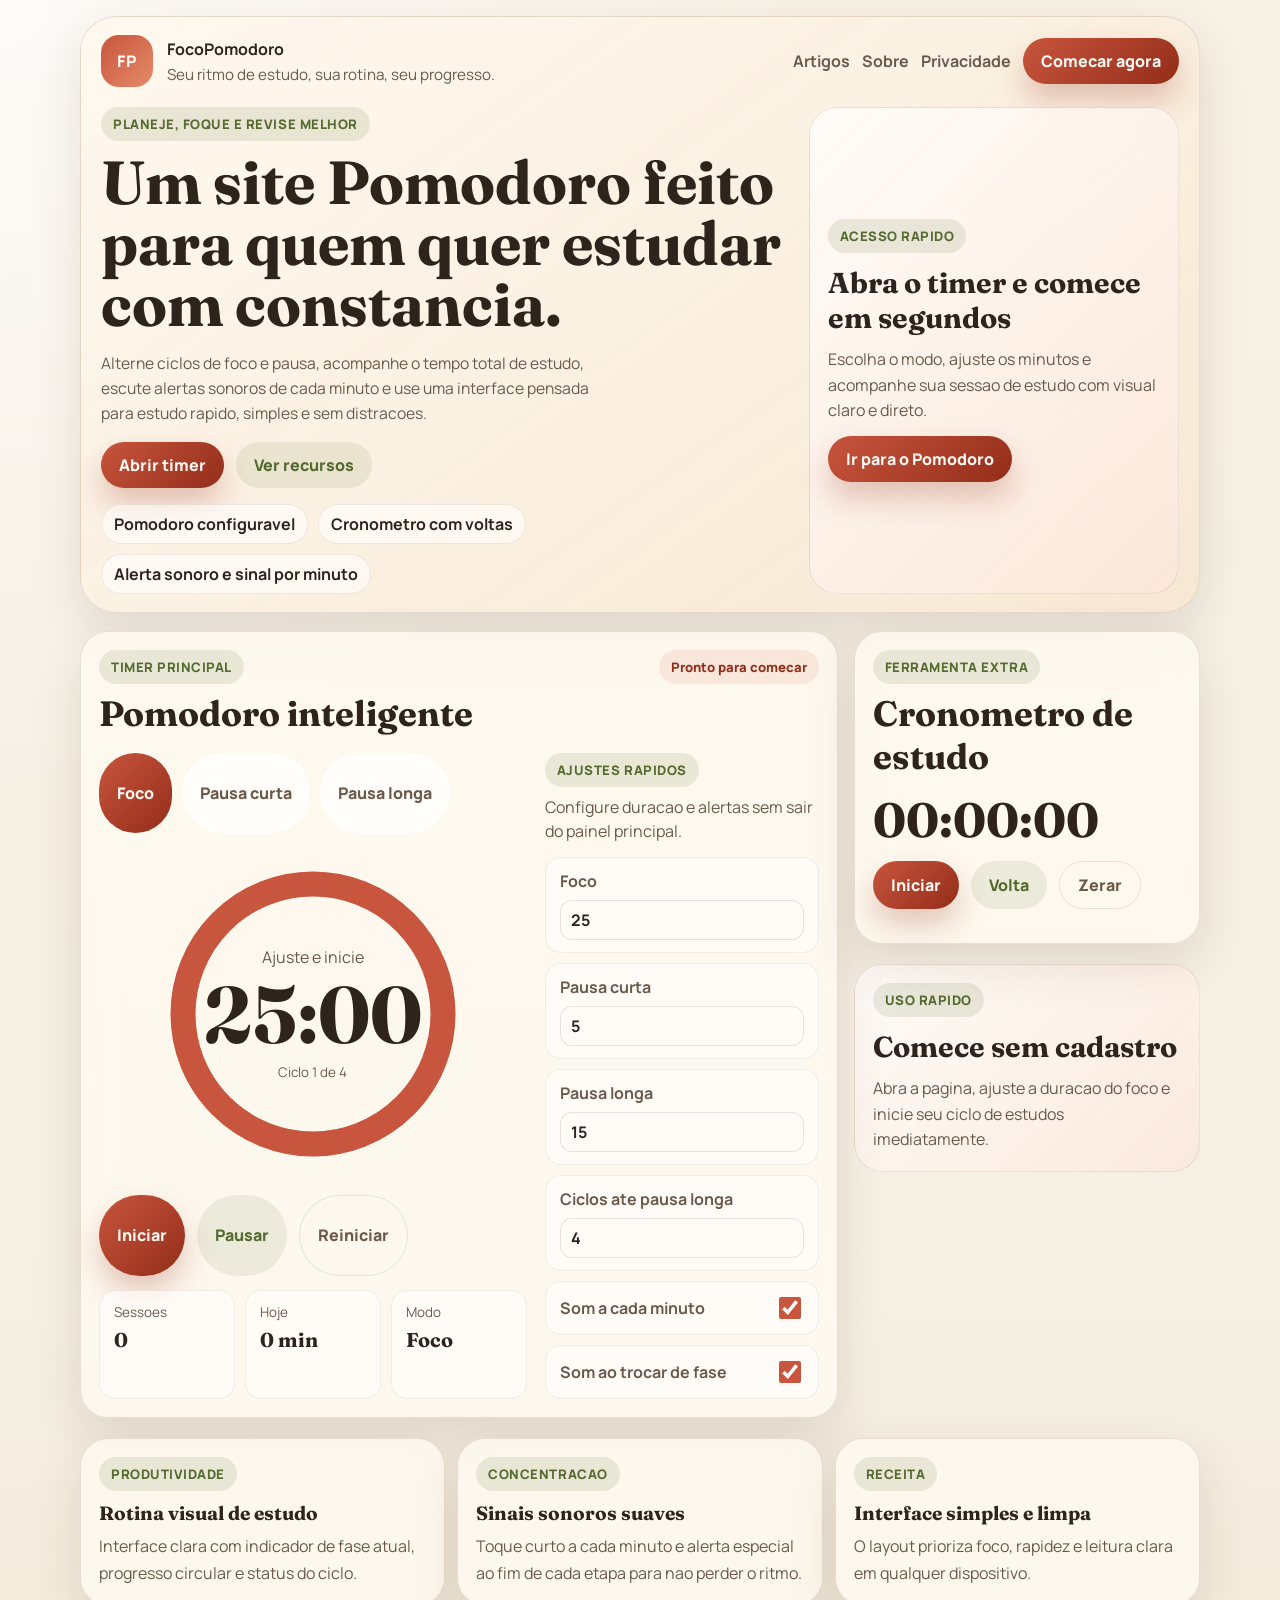
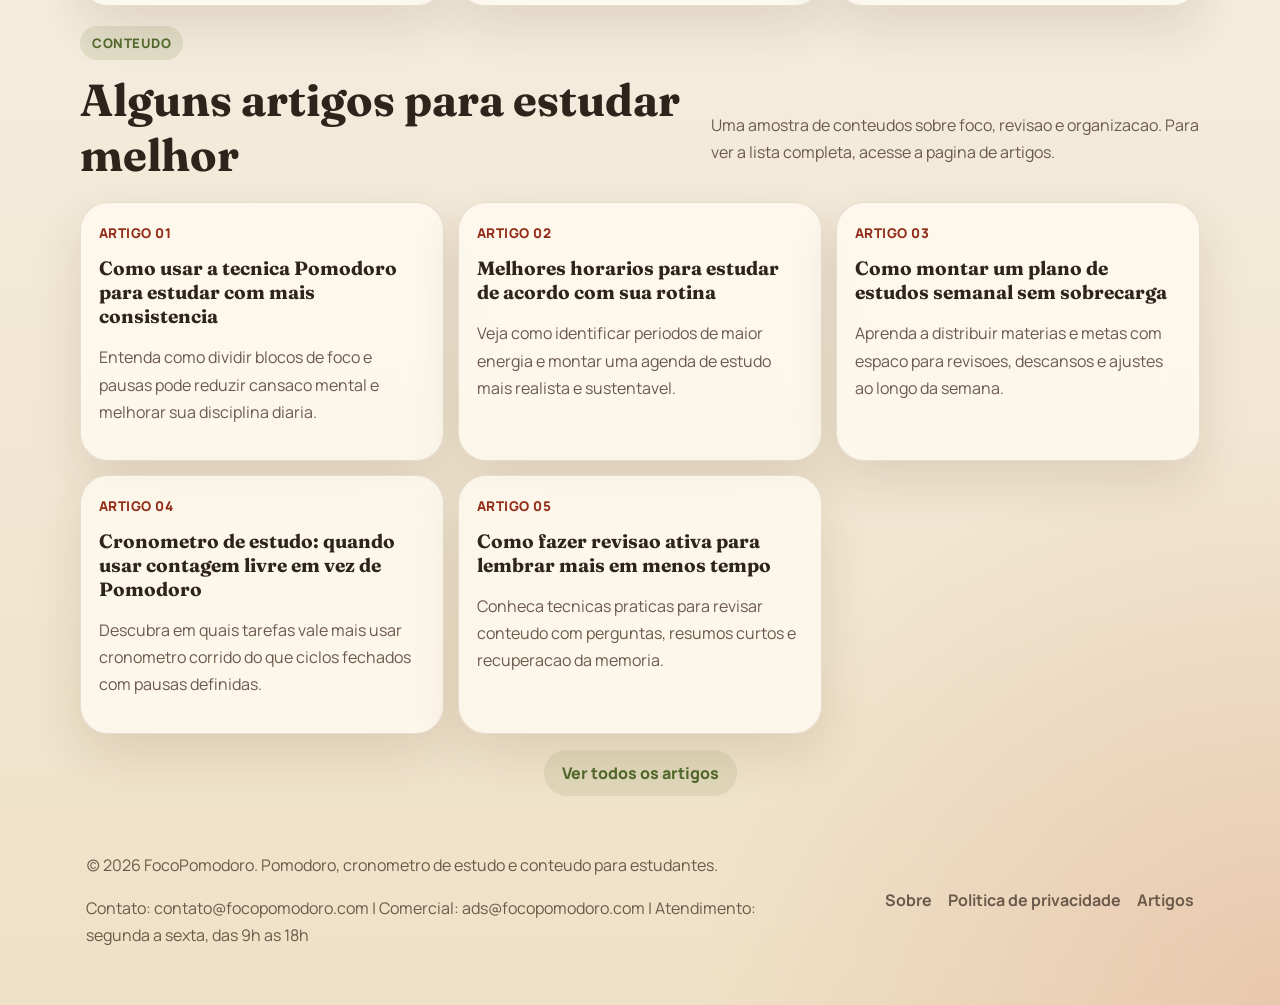
==== index.html @ d857d6bf "add site" ====
<!DOCTYPE html>
<html lang="pt-BR">
<head>
  <meta charset="UTF-8">
  <meta name="viewport" content="width=device-width, initial-scale=1.0">
  <title>FocoPomodoro | Estude com ritmo</title>
  <meta
    name="description"
    content="Timer Pomodoro, cronometro, metas de estudo e artigos em um site responsivo feito para manter o foco."
  >
  <link rel="preconnect" href="https://fonts.googleapis.com">
  <link rel="preconnect" href="https://fonts.gstatic.com" crossorigin>
  <link href="https://fonts.googleapis.com/css2?family=Fraunces:wght@500;700&family=Manrope:wght@400;500;700;800&display=swap" rel="stylesheet">
  <link rel="stylesheet" href="styles.css">
</head>
<body>
  <div class="page-shell">
    <header class="hero">
      <nav class="topbar">
        <div class="brand">
          <span class="brand-mark">FP</span>
          <div>
            <strong>FocoPomodoro</strong>
            <p>Seu ritmo de estudo, sua rotina, seu progresso.</p>
          </div>
        </div>
        <div class="nav-links">
          <a href="articles.html">Artigos</a>
          <a href="about.html">Sobre</a>
          <a href="privacy.html">Privacidade</a>
          <a class="nav-cta" href="#timer-app">Comecar agora</a>
        </div>
      </nav>

      <section class="hero-content">
        <div class="hero-copy">
          <span class="eyebrow">Planeje, foque e revise melhor</span>
          <h1>Um site Pomodoro feito para quem quer estudar com constancia.</h1>
          <p>
            Alterne ciclos de foco e pausa, acompanhe o tempo total de estudo,
            escute alertas sonoros de cada minuto e use uma interface pensada
            para estudo rapido, simples e sem distracoes.
          </p>
          <div class="hero-actions">
            <a class="primary-button" href="#timer-app">Abrir timer</a>
            <a class="secondary-button" href="#study-tools">Ver recursos</a>
          </div>
          <ul class="hero-points">
            <li>Pomodoro configuravel</li>
            <li>Cronometro com voltas</li>
            <li>Alerta sonoro e sinal por minuto</li>
          </ul>
        </div>

        <aside class="hero-highlight">
          <span class="section-tag">Acesso rapido</span>
          <strong>Abra o timer e comece em segundos</strong>
          <p>Escolha o modo, ajuste os minutos e acompanhe sua sessao de estudo com visual claro e direto.</p>
          <a class="primary-button" href="#timer-app">Ir para o Pomodoro</a>
        </aside>
      </section>
    </header>

    <main>
      <section class="app-grid" id="timer-app">
        <article class="timer-card">
          <div class="card-header">
            <div>
              <span class="section-tag">Timer principal</span>
              <h2>Pomodoro inteligente</h2>
            </div>
            <span class="status-pill" id="timer-status">Pronto para comecar</span>
          </div>

          <div class="timer-layout">
            <div class="timer-primary-panel">
              <div class="mode-tabs" role="tablist" aria-label="Modos do timer">
                <button class="mode-tab is-active" data-mode="focus">Foco</button>
                <button class="mode-tab" data-mode="shortBreak">Pausa curta</button>
                <button class="mode-tab" data-mode="longBreak">Pausa longa</button>
              </div>

              <div class="timer-face">
                <div class="timer-ring">
                  <svg viewBox="0 0 120 120" class="progress-svg" aria-hidden="true">
                    <circle cx="60" cy="60" r="52" class="progress-track"></circle>
                    <circle cx="60" cy="60" r="52" class="progress-value" id="progress-ring"></circle>
                  </svg>
                  <div class="timer-readout">
                    <span id="timer-label">Tempo restante</span>
                    <strong id="timer-display">25:00</strong>
                    <small id="cycle-display">Ciclo 1 de 4</small>
                  </div>
                </div>
              </div>

              <div class="controls">
                <button class="primary-button" id="start-pomodoro">Iniciar</button>
                <button class="secondary-button" id="pause-pomodoro">Pausar</button>
                <button class="ghost-button" id="reset-pomodoro">Reiniciar</button>
              </div>

              <div class="mini-stats" aria-label="Resumo rapido do estudo">
                <article>
                  <span>Sessoes</span>
                  <strong id="completed-sessions">0</strong>
                </article>
                <article>
                  <span>Hoje</span>
                  <strong id="focus-minutes">0 min</strong>
                </article>
                <article>
                  <span>Modo</span>
                  <strong id="current-mode-label">Foco</strong>
                </article>
              </div>
            </div>

            <div class="timer-settings-panel">
              <div class="settings-heading">
                <span class="section-tag">Ajustes rapidos</span>
                <p>Configure duracao e alertas sem sair do painel principal.</p>
              </div>
              <form class="settings-grid compact-settings" id="settings-form">
                <label>
                  Foco
                  <input type="number" id="focus-duration" min="1" max="90" value="25">
                </label>
                <label>
                  Pausa curta
                  <input type="number" id="short-break-duration" min="1" max="30" value="5">
                </label>
                <label>
                  Pausa longa
                  <input type="number" id="long-break-duration" min="1" max="60" value="15">
                </label>
                <label>
                  Ciclos ate pausa longa
                  <input type="number" id="cycles-before-long-break" min="2" max="8" value="4">
                </label>
                <label class="toggle-field">
                  Som a cada minuto
                  <input type="checkbox" id="minute-chime" checked>
                </label>
                <label class="toggle-field">
                  Som ao trocar de fase
                  <input type="checkbox" id="phase-alert" checked>
                </label>
              </form>
            </div>
          </div>
        </article>

        <aside class="sidebar-stack">
          <article class="stopwatch-card">
            <div class="card-header">
              <div>
                <span class="section-tag">Ferramenta extra</span>
                <h2>Cronometro de estudo</h2>
              </div>
            </div>
            <strong class="stopwatch-display" id="stopwatch-display">00:00:00</strong>
            <div class="controls compact">
              <button class="primary-button" id="start-stopwatch">Iniciar</button>
              <button class="secondary-button" id="lap-stopwatch">Volta</button>
              <button class="ghost-button" id="reset-stopwatch">Zerar</button>
            </div>
            <ul class="lap-list" id="lap-list" aria-label="Voltas registradas"></ul>
          </article>

          <article class="support-card">
            <span class="section-tag">Uso rapido</span>
            <strong>Comece sem cadastro</strong>
            <p>Abra a pagina, ajuste a duracao do foco e inicie seu ciclo de estudos imediatamente.</p>
          </article>
        </aside>
      </section>

      <section class="study-tools compact-tools" id="study-tools">
        <article>
          <span class="section-tag">Produtividade</span>
          <h3>Rotina visual de estudo</h3>
          <p>Interface clara com indicador de fase atual, progresso circular e status do ciclo.</p>
        </article>
        <article>
          <span class="section-tag">Concentracao</span>
          <h3>Sinais sonoros suaves</h3>
          <p>Toque curto a cada minuto e alerta especial ao fim de cada etapa para nao perder o ritmo.</p>
        </article>
        <article>
          <span class="section-tag">Receita</span>
          <h3>Interface simples e limpa</h3>
          <p>O layout prioriza foco, rapidez e leitura clara em qualquer dispositivo.</p>
        </article>
      </section>

      <section class="articles-section" id="articles">
        <div class="section-heading">
          <div>
            <span class="section-tag">Conteudo</span>
            <h2>Alguns artigos para estudar melhor</h2>
          </div>
          <p>
            Uma amostra de conteudos sobre foco, revisao e organizacao.
            Para ver a lista completa, acesse a pagina de artigos.
          </p>
        </div>

        <div class="articles-grid">
          <article class="article-card">
            <span class="article-kicker">Artigo 01</span>
            <h3>Como usar a tecnica Pomodoro para estudar com mais consistencia</h3>
            <p>Entenda como dividir blocos de foco e pausas pode reduzir cansaco mental e melhorar sua disciplina diaria.</p>
          </article>
          <article class="article-card">
            <span class="article-kicker">Artigo 02</span>
            <h3>Melhores horarios para estudar de acordo com sua rotina</h3>
            <p>Veja como identificar periodos de maior energia e montar uma agenda de estudo mais realista e sustentavel.</p>
          </article>
          <article class="article-card">
            <span class="article-kicker">Artigo 03</span>
            <h3>Como montar um plano de estudos semanal sem sobrecarga</h3>
            <p>Aprenda a distribuir materias e metas com espaco para revisoes, descansos e ajustes ao longo da semana.</p>
          </article>
          <article class="article-card">
            <span class="article-kicker">Artigo 04</span>
            <h3>Cronometro de estudo: quando usar contagem livre em vez de Pomodoro</h3>
            <p>Descubra em quais tarefas vale mais usar cronometro corrido do que ciclos fechados com pausas definidas.</p>
          </article>
          <article class="article-card">
            <span class="article-kicker">Artigo 05</span>
            <h3>Como fazer revisao ativa para lembrar mais em menos tempo</h3>
            <p>Conheca tecnicas praticas para revisar conteudo com perguntas, resumos curtos e recuperacao da memoria.</p>
          </article>
        </div>
        <div class="articles-cta">
          <a class="secondary-button" href="articles.html">Ver todos os artigos</a>
        </div>
      </section>
    </main>

    <footer class="site-footer">
      <div>
        <p>(c) 2026 FocoPomodoro. Pomodoro, cronometro de estudo e conteudo para estudantes.</p>
        <p>Contato: contato@focopomodoro.com | Comercial: ads@focopomodoro.com | Atendimento: segunda a sexta, das 9h as 18h</p>
      </div>
      <div class="footer-links">
        <a href="about.html">Sobre</a>
        <a href="privacy.html">Politica de privacidade</a>
        <a href="articles.html">Artigos</a>
      </div>
    </footer>
  </div>

  <script src="ui-sounds.js"></script>
  <script src="script.js"></script>
</body>
</html>
---- styles.css ----
:root {
  --bg: #f5efe4;
  --bg-strong: #eadcc2;
  --surface: rgba(255, 250, 241, 0.82);
  --surface-strong: #fff8ef;
  --text: #2e241c;
  --muted: #6b5a4b;
  --accent: #c8553d;
  --accent-dark: #932d19;
  --accent-soft: #f6c9b4;
  --olive: #546a2f;
  --line: rgba(67, 40, 17, 0.12);
  --shadow: 0 20px 50px rgba(73, 39, 16, 0.12);
  --radius-xl: 28px;
  --radius-lg: 22px;
  --radius-md: 16px;
}

* {
  box-sizing: border-box;
}

html {
  scroll-behavior: smooth;
}

body {
  margin: 0;
  min-height: 100vh;
  font-family: "Manrope", sans-serif;
  color: var(--text);
  background:
    radial-gradient(circle at top left, rgba(255, 255, 255, 0.7), transparent 28%),
    radial-gradient(circle at bottom right, rgba(200, 85, 61, 0.18), transparent 20%),
    linear-gradient(180deg, #f8f1e6 0%, #f5efe4 50%, #efe1c6 100%);
}

a {
  color: inherit;
  text-decoration: none;
}

button,
input {
  font: inherit;
}

button {
  border: 0;
  cursor: pointer;
}

.page-shell {
  width: min(1120px, calc(100% - 24px));
  margin: 0 auto;
  padding: 16px 0 40px;
}

.hero {
  padding: 18px 20px;
  border: 1px solid var(--line);
  border-radius: 36px;
  background:
    linear-gradient(145deg, rgba(255, 248, 239, 0.92), rgba(245, 228, 205, 0.82)),
    var(--surface);
  box-shadow: var(--shadow);
  backdrop-filter: blur(20px);
}

.static-page-hero {
  margin-bottom: 28px;
}

.topbar,
.hero-content,
.app-grid,
.study-tools,
.stats-band {
  display: grid;
  gap: 16px;
}

.topbar {
  grid-template-columns: 1fr auto;
  align-items: center;
}

.nav-links {
  display: flex;
  align-items: center;
  gap: 12px;
  flex-wrap: wrap;
  justify-content: flex-end;
}

.nav-links > a:not(.nav-cta) {
  font-weight: 700;
  color: var(--muted);
}

.brand {
  display: flex;
  align-items: center;
  gap: 14px;
}

.brand p {
  margin: 4px 0 0;
  color: var(--muted);
  font-size: 0.95rem;
}

.brand-mark {
  display: grid;
  place-items: center;
  width: 52px;
  height: 52px;
  border-radius: 18px;
  background: linear-gradient(135deg, var(--accent), #e48b68);
  color: #fff9f5;
  font-weight: 800;
  letter-spacing: 0.08em;
}

.nav-cta,
.primary-button,
.secondary-button,
.ghost-button,
.mode-tab {
  transition: transform 180ms ease, box-shadow 180ms ease, background-color 180ms ease;
}

.nav-cta,
.primary-button {
  background: linear-gradient(135deg, var(--accent), var(--accent-dark));
  color: #fff8f4;
  box-shadow: 0 16px 30px rgba(147, 45, 25, 0.25);
}

.nav-cta,
.primary-button,
.secondary-button,
.ghost-button,
.mode-tab {
  padding: 12px 18px;
  border-radius: 999px;
  font-weight: 800;
}

.secondary-button {
  background: rgba(84, 106, 47, 0.1);
  color: var(--olive);
}

.ghost-button {
  background: transparent;
  color: var(--muted);
  border: 1px solid var(--line);
}

.nav-cta:hover,
.primary-button:hover,
.secondary-button:hover,
.ghost-button:hover,
.mode-tab:hover {
  transform: translateY(-2px);
}

.hero-content {
  grid-template-columns: minmax(0, 1.4fr) minmax(240px, 0.75fr);
  margin-top: 20px;
  align-items: stretch;
}

.eyebrow,
.section-tag,
.ad-slot span,
.status-pill {
  display: inline-flex;
  align-items: center;
  gap: 8px;
  width: fit-content;
  padding: 8px 12px;
  border-radius: 999px;
  font-size: 0.82rem;
  font-weight: 800;
  letter-spacing: 0.04em;
  text-transform: uppercase;
}

.eyebrow,
.section-tag {
  background: rgba(84, 106, 47, 0.12);
  color: var(--olive);
}

.hero-copy h1,
.timer-card h2,
.stopwatch-card h2,
.study-tools h3,
.section-heading h2,
.article-card h3,
.info-card h2,
.privacy-card h2 {
  font-family: "Fraunces", serif;
}

.hero-copy h1 {
  margin: 12px 0 12px;
  font-size: clamp(2rem, 5vw, 3.8rem);
  line-height: 1;
}

.hero-copy p {
  max-width: 52ch;
  color: var(--muted);
  font-size: 0.98rem;
  line-height: 1.6;
}

.hero-actions,
.controls,
.compact {
  display: flex;
  flex-wrap: wrap;
  gap: 12px;
}

.hero-points {
  display: flex;
  flex-wrap: wrap;
  gap: 10px;
  margin: 16px 0 0;
  padding: 0;
  list-style: none;
}

.hero-points li {
  padding: 8px 12px;
  border-radius: 999px;
  background: rgba(255, 255, 255, 0.55);
  border: 1px solid rgba(67, 40, 17, 0.08);
  font-weight: 700;
}

.hero-highlight,
.support-card {
  display: grid;
  align-content: center;
  gap: 12px;
  min-height: 148px;
  padding: 18px;
  border: 1px solid rgba(67, 40, 17, 0.1);
  border-radius: var(--radius-xl);
  background:
    linear-gradient(135deg, rgba(255, 255, 255, 0.55), rgba(246, 201, 180, 0.28)),
    rgba(255, 249, 241, 0.72);
}

.hero-highlight strong,
.support-card strong {
  font-size: 1.8rem;
  font-family: "Fraunces", serif;
}

.hero-highlight p,
.support-card p {
  margin: 0;
  color: var(--muted);
  line-height: 1.6;
}

.hero-highlight .primary-button {
  width: fit-content;
}

.stats-band {
  display: none;
}

.stats-band article,
.timer-card,
.stopwatch-card,
.study-tools article {
  padding: 18px;
  border-radius: var(--radius-xl);
  background: var(--surface);
  border: 1px solid var(--line);
  box-shadow: var(--shadow);
  backdrop-filter: blur(18px);
}

.stats-band article strong {
  display: block;
  font-size: clamp(1.5rem, 4vw, 2.3rem);
  font-family: "Fraunces", serif;
}

.stats-band article span {
  color: var(--muted);
}

.app-grid {
  grid-template-columns: minmax(0, 1.75fr) minmax(250px, 0.8fr);
  align-items: start;
  margin-top: 18px;
}

.card-header {
  display: flex;
  justify-content: space-between;
  gap: 12px;
  align-items: flex-start;
}

.card-header h2 {
  margin: 8px 0 0;
  font-size: clamp(1.6rem, 3vw, 2.2rem);
}

.status-pill {
  background: rgba(200, 85, 61, 0.1);
  color: var(--accent-dark);
  text-transform: none;
  letter-spacing: 0;
}

.timer-layout {
  display: grid;
  grid-template-columns: minmax(0, 1.25fr) minmax(250px, 0.8fr);
  gap: 18px;
  margin-top: 18px;
}

.timer-primary-panel,
.timer-settings-panel {
  display: grid;
  gap: 14px;
}

.mode-tabs {
  display: flex;
  gap: 10px;
  margin: 0;
  flex-wrap: wrap;
}

.mode-tab {
  background: rgba(255, 255, 255, 0.7);
  color: var(--muted);
}

.mode-tab.is-active {
  background: linear-gradient(135deg, var(--accent), var(--accent-dark));
  color: #fff8f4;
}

.timer-face {
  display: grid;
  place-items: center;
  padding: 0;
}

.timer-ring {
  position: relative;
  display: grid;
  place-items: center;
  width: min(100%, 300px);
  aspect-ratio: 1;
}

.progress-svg {
  width: 100%;
  height: 100%;
  transform: rotate(-90deg);
}

.progress-track,
.progress-value {
  fill: none;
  stroke-width: 10;
}

.progress-track {
  stroke: rgba(67, 40, 17, 0.08);
}

.progress-value {
  stroke: var(--accent);
  stroke-linecap: round;
  stroke-dasharray: 326.73;
  stroke-dashoffset: 0;
  transition: stroke-dashoffset 250ms linear, stroke 250ms ease;
}

.timer-readout {
  position: absolute;
  text-align: center;
}

.timer-readout span,
.timer-readout small,
.study-tools p,
.lap-list,
.settings-grid label {
  color: var(--muted);
}

.timer-readout strong {
  display: block;
  margin: 6px 0;
  font-size: clamp(3rem, 9vw, 5rem);
  line-height: 1;
  font-family: "Fraunces", serif;
}

.settings-grid {
  display: grid;
  grid-template-columns: repeat(2, minmax(0, 1fr));
  gap: 10px;
  margin-top: 0;
}

.settings-grid label {
  display: grid;
  gap: 8px;
  padding: 12px 14px;
  border-radius: var(--radius-md);
  background: rgba(255, 255, 255, 0.55);
  border: 1px solid rgba(67, 40, 17, 0.08);
  font-weight: 700;
}

.settings-grid input[type="number"] {
  width: 100%;
  padding: 8px 10px;
  border: 1px solid rgba(67, 40, 17, 0.12);
  border-radius: 12px;
  background: rgba(255, 252, 247, 0.9);
  color: var(--text);
}

.compact-settings {
  grid-template-columns: 1fr;
}

.settings-heading p {
  margin: 8px 0 0;
  color: var(--muted);
  line-height: 1.5;
}

.mini-stats {
  display: grid;
  grid-template-columns: repeat(3, minmax(0, 1fr));
  gap: 10px;
}

.mini-stats article {
  padding: 12px 14px;
  border-radius: 16px;
  background: rgba(255, 255, 255, 0.58);
  border: 1px solid rgba(67, 40, 17, 0.08);
}

.mini-stats span {
  display: block;
  color: var(--muted);
  font-size: 0.84rem;
}

.mini-stats strong {
  display: block;
  margin-top: 6px;
  font-family: "Fraunces", serif;
  font-size: 1.25rem;
}

.toggle-field {
  grid-template-columns: 1fr auto;
  align-items: center;
}

.toggle-field input[type="checkbox"] {
  width: 22px;
  height: 22px;
  accent-color: var(--accent);
}

.sidebar-stack {
  display: grid;
  gap: 20px;
}

.stopwatch-display {
  display: block;
  margin: 12px 0;
  font-size: clamp(1.8rem, 6vw, 3rem);
  font-family: "Fraunces", serif;
}

.lap-list {
  margin: 16px 0 0;
  padding-left: 20px;
  max-height: 220px;
  overflow: auto;
}

.lap-list li + li {
  margin-top: 10px;
}

.study-tools {
  grid-template-columns: repeat(3, minmax(0, 1fr));
  margin: 20px 0;
}

.compact-tools {
  gap: 12px;
}

.study-tools h3 {
  margin: 10px 0 8px;
  font-size: 1.2rem;
}

.study-tools p {
  margin: 0;
  line-height: 1.7;
}

.bottom-banner {
  min-height: 140px;
}

.section-heading,
.info-grid {
  display: grid;
  gap: 20px;
}

.section-heading {
  grid-template-columns: minmax(0, 1fr) minmax(280px, 0.8fr);
  align-items: end;
  margin-bottom: 20px;
}

.page-intro {
  margin-top: 36px;
  margin-bottom: 0;
}

.section-heading h2,
.info-card h2,
.privacy-card h2 {
  margin: 12px 0 0;
  font-size: clamp(1.9rem, 4vw, 2.8rem);
}

.section-heading p,
.info-card p,
.privacy-card p,
.article-card p,
.contact-list,
.site-footer p {
  color: var(--muted);
  line-height: 1.7;
}

.articles-section {
  margin: 20px 0;
}

.articles-cta {
  display: flex;
  justify-content: center;
  margin-top: 16px;
}

.articles-grid {
  display: grid;
  grid-template-columns: repeat(3, minmax(0, 1fr));
  gap: 14px;
}

.article-card,
.info-card,
.privacy-card {
  padding: 18px;
  border-radius: var(--radius-xl);
  background: var(--surface);
  border: 1px solid var(--line);
  box-shadow: var(--shadow);
  backdrop-filter: blur(18px);
}

.article-kicker {
  display: inline-block;
  margin-bottom: 14px;
  color: var(--accent-dark);
  font-size: 0.84rem;
  font-weight: 800;
  text-transform: uppercase;
  letter-spacing: 0.04em;
}

.article-card h3 {
  margin: 0 0 12px;
  font-size: 1.2rem;
}

.info-grid {
  grid-template-columns: repeat(2, minmax(0, 1fr));
  margin: 28px 0;
}

.content-stack {
  display: grid;
  gap: 28px;
}

.contact-list {
  margin: 16px 0 0;
  padding-left: 20px;
}

.privacy-card {
  margin-top: 28px;
}

.site-footer {
  display: flex;
  justify-content: space-between;
  gap: 16px;
  align-items: center;
  padding: 20px 6px 0;
}

.site-footer > div:first-child {
  max-width: 700px;
}

.footer-links {
  display: flex;
  gap: 16px;
  flex-wrap: wrap;
}

.footer-links a {
  color: var(--muted);
  font-weight: 700;
}

@media (max-width: 960px) {
  .hero-content,
  .app-grid,
  .timer-layout,
  .study-tools,
  .stats-band,
  .articles-grid,
  .info-grid,
  .section-heading {
    grid-template-columns: 1fr;
  }

  .hero-copy h1 {
    max-width: 14ch;
  }
}

@media (max-width: 640px) {
  .page-shell {
    width: min(100% - 20px, 100%);
    padding-top: 10px;
  }

  .hero,
  .stats-band article,
  .timer-card,
  .stopwatch-card,
  .study-tools article,
  .hero-highlight,
  .support-card {
    padding: 16px;
    border-radius: 24px;
  }

  .topbar {
    grid-template-columns: 1fr;
  }

  .nav-links,
  .site-footer {
    justify-content: flex-start;
  }

  .settings-grid {
    grid-template-columns: 1fr;
  }

  .mini-stats {
    grid-template-columns: 1fr;
  }

  .timer-readout strong {
    font-size: clamp(2.8rem, 14vw, 4.4rem);
  }

  .controls,
  .hero-actions {
    flex-direction: column;
  }

  .controls > * ,
  .hero-actions > * {
    width: 100%;
    text-align: center;
  }

  .nav-links {
    flex-direction: column;
    align-items: stretch;
  }

  .nav-links > a:not(.nav-cta) {
    padding: 4px 0;
  }

  .site-footer {
    flex-direction: column;
    align-items: flex-start;
  }
}
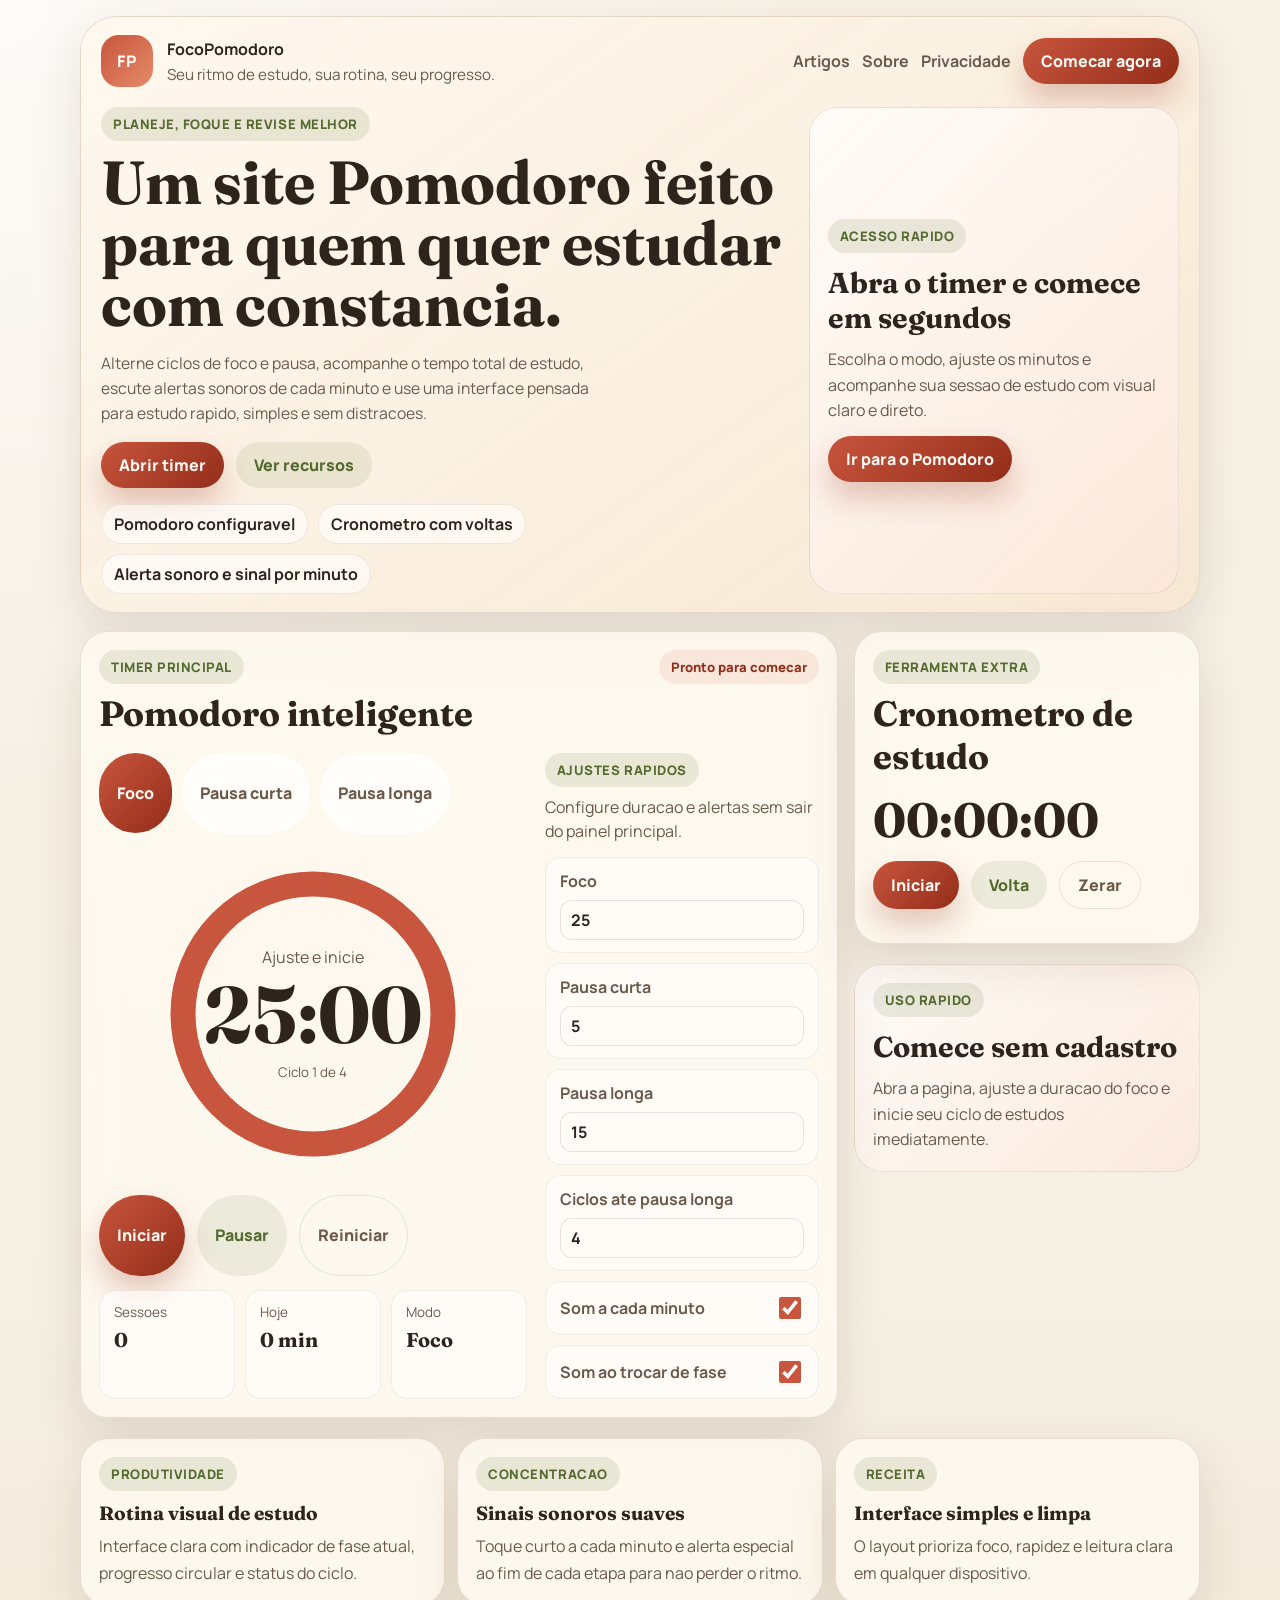
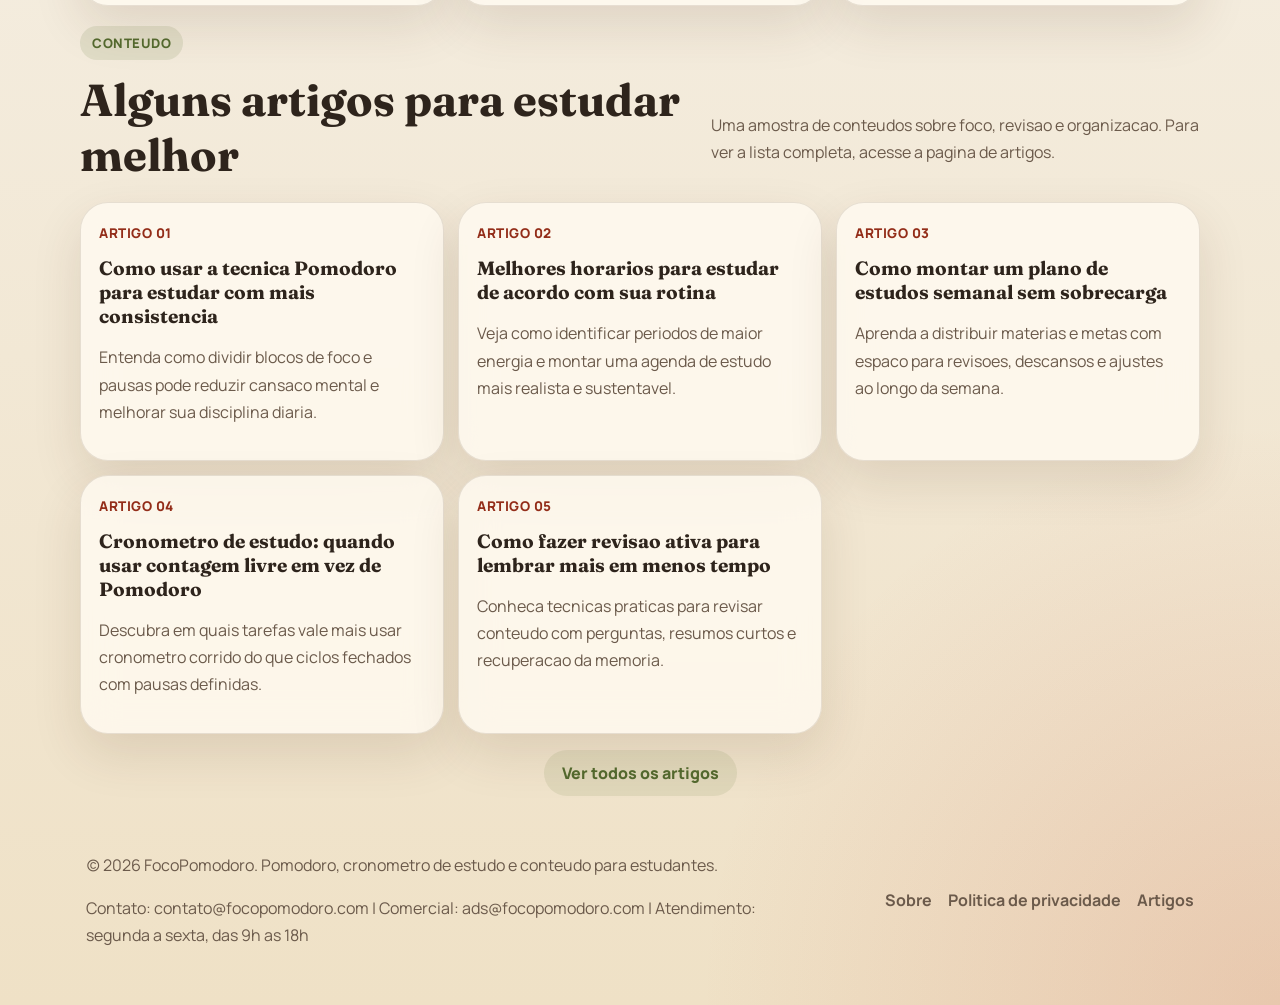
==== commit 2e464ebe: "update" ====
--- a/index.html
+++ b/index.html
@@ -8,6 +8,8 @@
     name="description"
     content="Timer Pomodoro, cronometro, metas de estudo e artigos em um site responsivo feito para manter o foco."
   >
+  <script async src="https://pagead2.googlesyndication.com/pagead/js/adsbygoogle.js?client=ca-pub-2415417594040545"
+       crossorigin="anonymous"></script>
   <link rel="preconnect" href="https://fonts.googleapis.com">
   <link rel="preconnect" href="https://fonts.gstatic.com" crossorigin>
   <link href="https://fonts.googleapis.com/css2?family=Fraunces:wght@500;700&family=Manrope:wght@400;500;700;800&display=swap" rel="stylesheet">
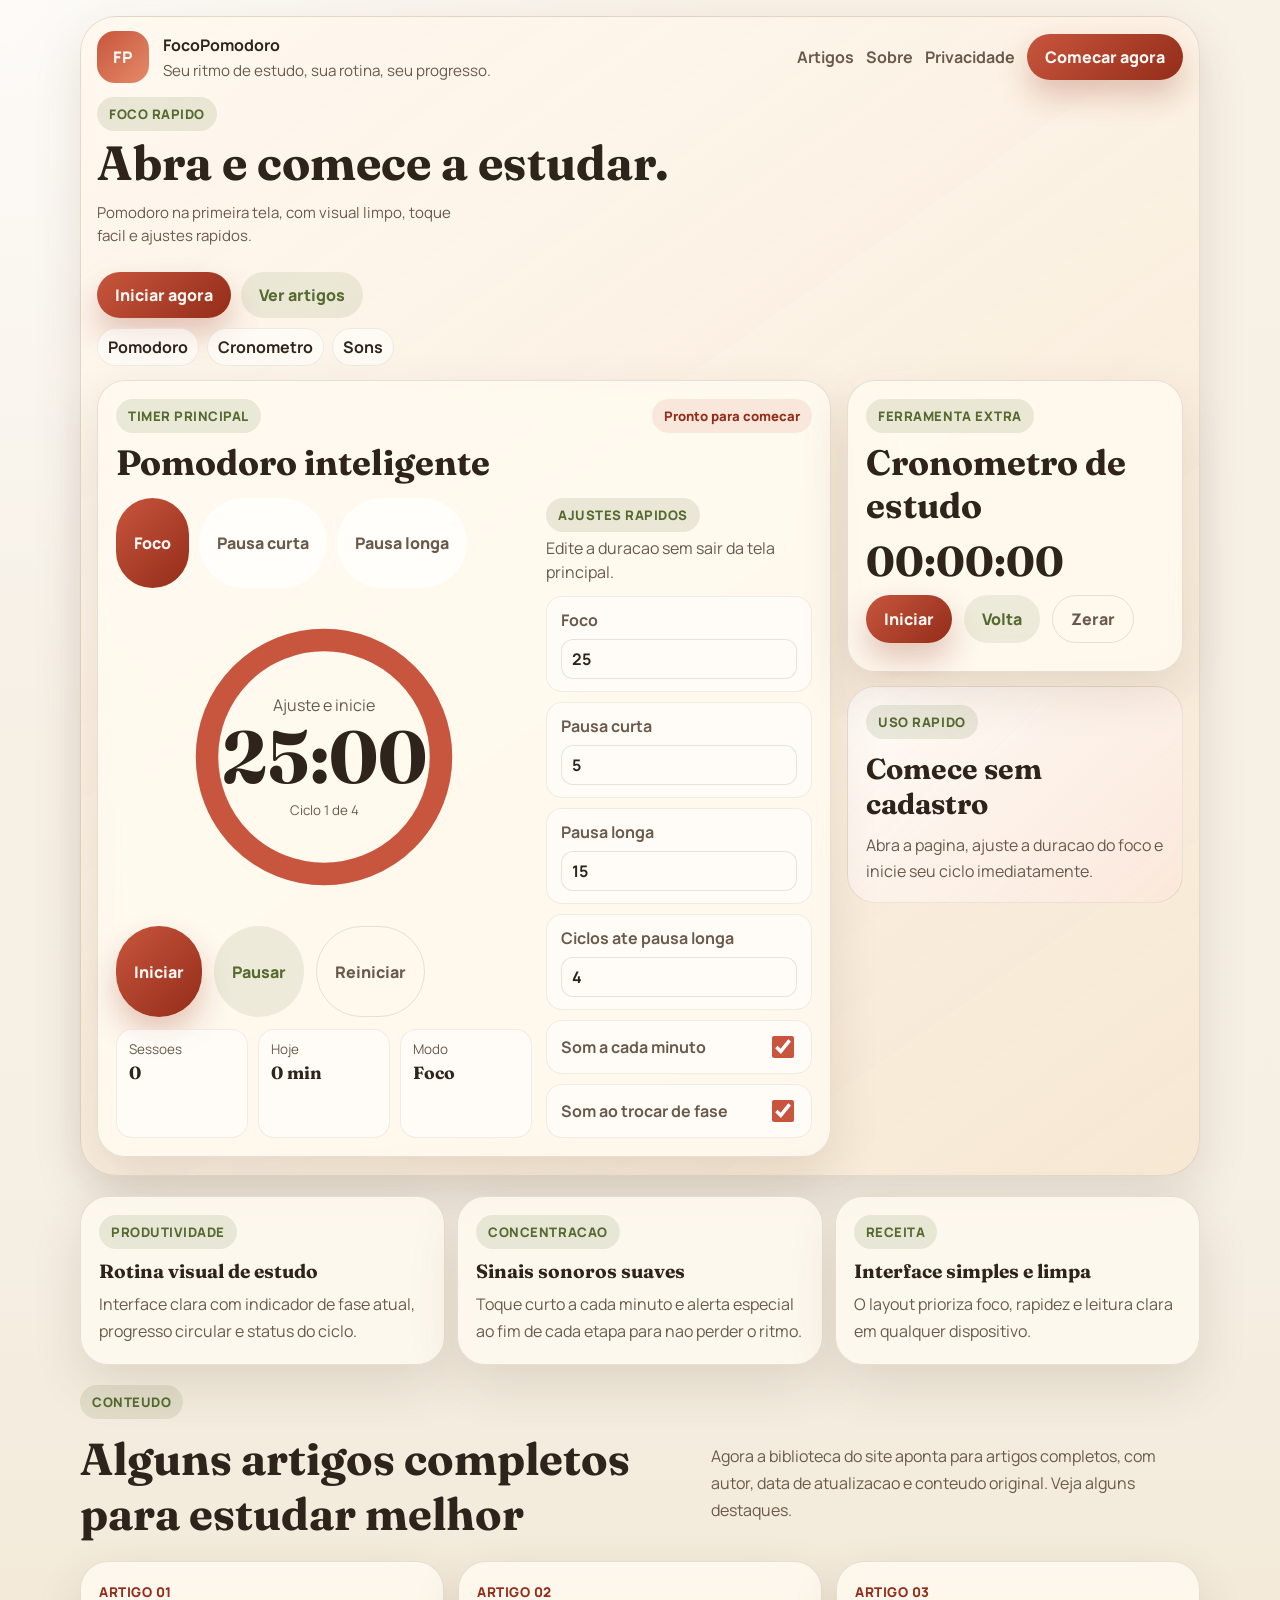
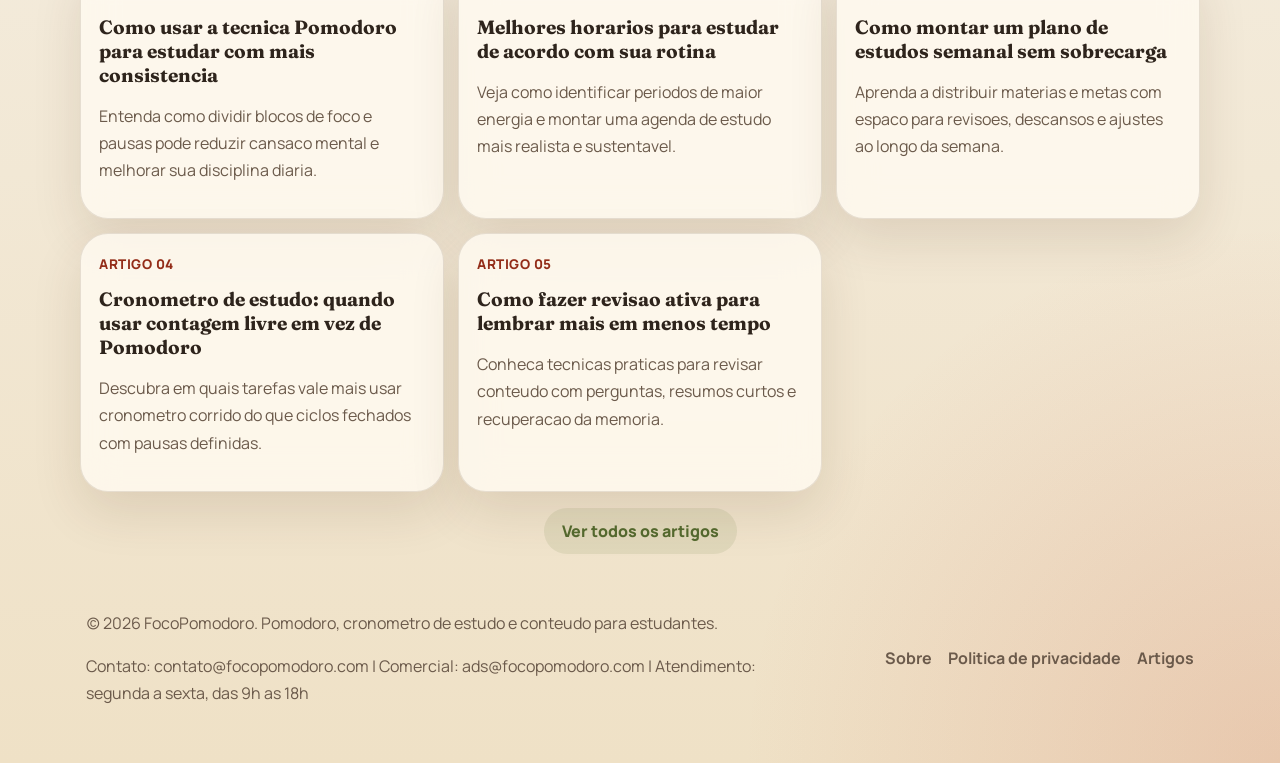
==== commit a63fb4ee: "update" ====
--- a/index.html
+++ b/index.html
@@ -8,8 +8,6 @@
     name="description"
     content="Timer Pomodoro, cronometro, metas de estudo e artigos em um site responsivo feito para manter o foco."
   >
-  <script async src="https://pagead2.googlesyndication.com/pagead/js/adsbygoogle.js?client=ca-pub-2415417594040545"
-       crossorigin="anonymous"></script>
   <link rel="preconnect" href="https://fonts.googleapis.com">
   <link rel="preconnect" href="https://fonts.gstatic.com" crossorigin>
   <link href="https://fonts.googleapis.com/css2?family=Fraunces:wght@500;700&family=Manrope:wght@400;500;700;800&display=swap" rel="stylesheet">
@@ -34,37 +32,24 @@
         </div>
       </nav>
 
-      <section class="hero-content">
-        <div class="hero-copy">
-          <span class="eyebrow">Planeje, foque e revise melhor</span>
-          <h1>Um site Pomodoro feito para quem quer estudar com constancia.</h1>
-          <p>
-            Alterne ciclos de foco e pausa, acompanhe o tempo total de estudo,
-            escute alertas sonoros de cada minuto e use uma interface pensada
-            para estudo rapido, simples e sem distracoes.
-          </p>
-          <div class="hero-actions">
-            <a class="primary-button" href="#timer-app">Abrir timer</a>
-            <a class="secondary-button" href="#study-tools">Ver recursos</a>
-          </div>
-          <ul class="hero-points">
-            <li>Pomodoro configuravel</li>
-            <li>Cronometro com voltas</li>
-            <li>Alerta sonoro e sinal por minuto</li>
-          </ul>
-        </div>
-
-        <aside class="hero-highlight">
-          <span class="section-tag">Acesso rapido</span>
-          <strong>Abra o timer e comece em segundos</strong>
-          <p>Escolha o modo, ajuste os minutos e acompanhe sua sessao de estudo com visual claro e direto.</p>
-          <a class="primary-button" href="#timer-app">Ir para o Pomodoro</a>
-        </aside>
-      </section>
-    </header>
-
-    <main>
-      <section class="app-grid" id="timer-app">
+      <section class="hero-compact">
+        <div class="hero-copy compact-copy">
+          <span class="eyebrow">Foco rapido</span>
+          <h1>Abra e comece a estudar.</h1>
+          <p>Pomodoro na primeira tela, com visual limpo, toque facil e ajustes rapidos.</p>
+        </div>
+        <div class="hero-actions compact-actions">
+          <a class="primary-button" href="#timer-app">Iniciar agora</a>
+          <a class="secondary-button" href="articles.html">Ver artigos</a>
+        </div>
+        <ul class="hero-points compact-points">
+          <li>Pomodoro</li>
+          <li>Cronometro</li>
+          <li>Sons</li>
+        </ul>
+      </section>
+
+      <section class="app-grid hero-timer" id="timer-app">
         <article class="timer-card">
           <div class="card-header">
             <div>
@@ -121,7 +106,7 @@
             <div class="timer-settings-panel">
               <div class="settings-heading">
                 <span class="section-tag">Ajustes rapidos</span>
-                <p>Configure duracao e alertas sem sair do painel principal.</p>
+                <p>Edite a duracao sem sair da tela principal.</p>
               </div>
               <form class="settings-grid compact-settings" id="settings-form">
                 <label>
@@ -173,11 +158,13 @@
           <article class="support-card">
             <span class="section-tag">Uso rapido</span>
             <strong>Comece sem cadastro</strong>
-            <p>Abra a pagina, ajuste a duracao do foco e inicie seu ciclo de estudos imediatamente.</p>
+            <p>Abra a pagina, ajuste a duracao do foco e inicie seu ciclo imediatamente.</p>
           </article>
         </aside>
       </section>
-
+    </header>
+
+    <main>
       <section class="study-tools compact-tools" id="study-tools">
         <article>
           <span class="section-tag">Produtividade</span>
@@ -200,39 +187,49 @@
         <div class="section-heading">
           <div>
             <span class="section-tag">Conteudo</span>
-            <h2>Alguns artigos para estudar melhor</h2>
+            <h2>Alguns artigos completos para estudar melhor</h2>
           </div>
           <p>
-            Uma amostra de conteudos sobre foco, revisao e organizacao.
-            Para ver a lista completa, acesse a pagina de artigos.
+            Agora a biblioteca do site aponta para artigos completos, com autor,
+            data de atualizacao e conteudo original. Veja alguns destaques.
           </p>
         </div>
 
         <div class="articles-grid">
           <article class="article-card">
+            <a class="article-link" href="article-01.html">
             <span class="article-kicker">Artigo 01</span>
             <h3>Como usar a tecnica Pomodoro para estudar com mais consistencia</h3>
             <p>Entenda como dividir blocos de foco e pausas pode reduzir cansaco mental e melhorar sua disciplina diaria.</p>
-          </article>
-          <article class="article-card">
+            </a>
+          </article>
+          <article class="article-card">
+            <a class="article-link" href="article-02.html">
             <span class="article-kicker">Artigo 02</span>
             <h3>Melhores horarios para estudar de acordo com sua rotina</h3>
             <p>Veja como identificar periodos de maior energia e montar uma agenda de estudo mais realista e sustentavel.</p>
-          </article>
-          <article class="article-card">
+            </a>
+          </article>
+          <article class="article-card">
+            <a class="article-link" href="article-03.html">
             <span class="article-kicker">Artigo 03</span>
             <h3>Como montar um plano de estudos semanal sem sobrecarga</h3>
             <p>Aprenda a distribuir materias e metas com espaco para revisoes, descansos e ajustes ao longo da semana.</p>
-          </article>
-          <article class="article-card">
+            </a>
+          </article>
+          <article class="article-card">
+            <a class="article-link" href="article-04.html">
             <span class="article-kicker">Artigo 04</span>
             <h3>Cronometro de estudo: quando usar contagem livre em vez de Pomodoro</h3>
             <p>Descubra em quais tarefas vale mais usar cronometro corrido do que ciclos fechados com pausas definidas.</p>
-          </article>
-          <article class="article-card">
+            </a>
+          </article>
+          <article class="article-card">
+            <a class="article-link" href="article-05.html">
             <span class="article-kicker">Artigo 05</span>
             <h3>Como fazer revisao ativa para lembrar mais em menos tempo</h3>
             <p>Conheca tecnicas praticas para revisar conteudo com perguntas, resumos curtos e recuperacao da memoria.</p>
+            </a>
           </article>
         </div>
         <div class="articles-cta">
--- a/styles.css
+++ b/styles.css
@@ -56,8 +56,14 @@
   padding: 16px 0 40px;
 }
 
+img,
+svg {
+  max-width: 100%;
+  height: auto;
+}
+
 .hero {
-  padding: 18px 20px;
+  padding: 14px 16px 18px;
   border: 1px solid var(--line);
   border-radius: 36px;
   background:
@@ -72,7 +78,6 @@
 }
 
 .topbar,
-.hero-content,
 .app-grid,
 .study-tools,
 .stats-band {
@@ -83,6 +88,7 @@
 .topbar {
   grid-template-columns: 1fr auto;
   align-items: center;
+  column-gap: 18px;
 }
 
 .nav-links {
@@ -96,6 +102,7 @@
 .nav-links > a:not(.nav-cta) {
   font-weight: 700;
   color: var(--muted);
+  white-space: nowrap;
 }
 
 .brand {
@@ -166,15 +173,14 @@
   transform: translateY(-2px);
 }
 
-.hero-content {
-  grid-template-columns: minmax(0, 1.4fr) minmax(240px, 0.75fr);
-  margin-top: 20px;
-  align-items: stretch;
+.hero-compact {
+  display: grid;
+  gap: 10px;
+  margin-top: 14px;
 }
 
 .eyebrow,
 .section-tag,
-.ad-slot span,
 .status-pill {
   display: inline-flex;
   align-items: center;
@@ -206,16 +212,16 @@
 }
 
 .hero-copy h1 {
-  margin: 12px 0 12px;
-  font-size: clamp(2rem, 5vw, 3.8rem);
+  margin: 8px 0;
+  font-size: clamp(1.8rem, 4vw, 3rem);
   line-height: 1;
 }
 
 .hero-copy p {
-  max-width: 52ch;
-  color: var(--muted);
-  font-size: 0.98rem;
-  line-height: 1.6;
+  max-width: 42ch;
+  color: var(--muted);
+  font-size: 0.94rem;
+  line-height: 1.5;
 }
 
 .hero-actions,
@@ -229,14 +235,14 @@
 .hero-points {
   display: flex;
   flex-wrap: wrap;
-  gap: 10px;
-  margin: 16px 0 0;
+  gap: 8px;
+  margin: 4px 0 0;
   padding: 0;
   list-style: none;
 }
 
 .hero-points li {
-  padding: 8px 12px;
+  padding: 7px 10px;
   border-radius: 999px;
   background: rgba(255, 255, 255, 0.55);
   border: 1px solid rgba(67, 40, 17, 0.08);
@@ -272,6 +278,22 @@
 
 .hero-highlight .primary-button {
   width: fit-content;
+}
+
+.compact-copy {
+  max-width: 640px;
+}
+
+.compact-actions {
+  gap: 10px;
+}
+
+.compact-points {
+  margin-top: 0;
+}
+
+.hero-timer {
+  margin-top: 14px;
 }
 
 .stats-band {
@@ -303,7 +325,7 @@
 .app-grid {
   grid-template-columns: minmax(0, 1.75fr) minmax(250px, 0.8fr);
   align-items: start;
-  margin-top: 18px;
+  margin-top: 14px;
 }
 
 .card-header {
@@ -328,14 +350,14 @@
 .timer-layout {
   display: grid;
   grid-template-columns: minmax(0, 1.25fr) minmax(250px, 0.8fr);
-  gap: 18px;
-  margin-top: 18px;
+  gap: 14px;
+  margin-top: 14px;
 }
 
 .timer-primary-panel,
 .timer-settings-panel {
   display: grid;
-  gap: 14px;
+  gap: 12px;
 }
 
 .mode-tabs {
@@ -365,7 +387,7 @@
   position: relative;
   display: grid;
   place-items: center;
-  width: min(100%, 300px);
+  width: min(100%, 270px);
   aspect-ratio: 1;
 }
 
@@ -408,8 +430,8 @@
 
 .timer-readout strong {
   display: block;
-  margin: 6px 0;
-  font-size: clamp(3rem, 9vw, 5rem);
+  margin: 4px 0;
+  font-size: clamp(2.6rem, 8vw, 4.6rem);
   line-height: 1;
   font-family: "Fraunces", serif;
 }
@@ -445,7 +467,7 @@
 }
 
 .settings-heading p {
-  margin: 8px 0 0;
+  margin: 4px 0 0;
   color: var(--muted);
   line-height: 1.5;
 }
@@ -457,7 +479,7 @@
 }
 
 .mini-stats article {
-  padding: 12px 14px;
+  padding: 10px 12px;
   border-radius: 16px;
   background: rgba(255, 255, 255, 0.58);
   border: 1px solid rgba(67, 40, 17, 0.08);
@@ -471,9 +493,9 @@
 
 .mini-stats strong {
   display: block;
-  margin-top: 6px;
+  margin-top: 4px;
   font-family: "Fraunces", serif;
-  font-size: 1.25rem;
+  font-size: 1.1rem;
 }
 
 .toggle-field {
@@ -489,20 +511,21 @@
 
 .sidebar-stack {
   display: grid;
-  gap: 20px;
+  gap: 14px;
+  align-content: start;
 }
 
 .stopwatch-display {
   display: block;
-  margin: 12px 0;
-  font-size: clamp(1.8rem, 6vw, 3rem);
+  margin: 8px 0;
+  font-size: clamp(1.6rem, 5vw, 2.6rem);
   font-family: "Fraunces", serif;
 }
 
 .lap-list {
-  margin: 16px 0 0;
+  margin: 10px 0 0;
   padding-left: 20px;
-  max-height: 220px;
+  max-height: 180px;
   overflow: auto;
 }
 
@@ -609,6 +632,71 @@
   font-size: 1.2rem;
 }
 
+.article-link {
+  display: block;
+}
+
+.article-link:hover h3 {
+  color: var(--accent-dark);
+}
+
+.article-hero {
+  display: grid;
+  gap: 12px;
+  margin-top: 20px;
+}
+
+.article-hero h1 {
+  margin: 0;
+  font-family: "Fraunces", serif;
+  font-size: clamp(2rem, 4vw, 3.2rem);
+  line-height: 1.05;
+}
+
+.breadcrumb {
+  margin: 0;
+  color: var(--muted);
+  font-size: 0.95rem;
+}
+
+.article-meta {
+  display: flex;
+  flex-wrap: wrap;
+  gap: 10px;
+}
+
+.article-meta span {
+  padding: 8px 12px;
+  border-radius: 999px;
+  background: rgba(255, 255, 255, 0.62);
+  border: 1px solid rgba(67, 40, 17, 0.08);
+  color: var(--muted);
+  font-size: 0.92rem;
+  font-weight: 700;
+}
+
+.article-page {
+  padding: 28px;
+  border-radius: var(--radius-xl);
+  background: var(--surface);
+  border: 1px solid var(--line);
+  box-shadow: var(--shadow);
+  backdrop-filter: blur(18px);
+}
+
+.article-page h2 {
+  margin: 28px 0 12px;
+  font-family: "Fraunces", serif;
+  font-size: clamp(1.5rem, 3vw, 2rem);
+}
+
+.article-page p {
+  margin: 0 0 16px;
+  color: var(--text);
+  line-height: 1.8;
+  font-size: 1rem;
+}
+
 .info-grid {
   grid-template-columns: repeat(2, minmax(0, 1fr));
   margin: 28px 0;
@@ -651,20 +739,78 @@
   font-weight: 700;
 }
 
-@media (max-width: 960px) {
-  .hero-content,
+@media (max-width: 1180px) {
+  .page-shell {
+    width: min(100% - 24px, 1040px);
+  }
+
+  .app-grid {
+    grid-template-columns: minmax(0, 1.45fr) minmax(240px, 0.85fr);
+  }
+}
+
+@media (max-width: 1024px) {
+  .page-shell {
+    width: min(100% - 24px, 960px);
+  }
+
+  .topbar {
+    grid-template-columns: 1fr;
+  }
+
+  .nav-links {
+    justify-content: flex-start;
+  }
+
   .app-grid,
   .timer-layout,
-  .study-tools,
-  .stats-band,
-  .articles-grid,
-  .info-grid,
-  .section-heading {
+  .section-heading,
+  .info-grid {
     grid-template-columns: 1fr;
   }
 
+  .timer-ring {
+    width: min(100%, 280px);
+  }
+
+  .timer-settings-panel {
+    grid-template-columns: 1fr;
+  }
+
+  .articles-grid {
+    grid-template-columns: repeat(2, minmax(0, 1fr));
+  }
+
+  .study-tools {
+    grid-template-columns: repeat(2, minmax(0, 1fr));
+  }
+
+  .sidebar-stack {
+    grid-template-columns: repeat(2, minmax(0, 1fr));
+  }
+}
+
+@media (max-width: 960px) {
   .hero-copy h1 {
-    max-width: 14ch;
+    max-width: 12ch;
+  }
+
+  .card-header {
+    flex-direction: column;
+  }
+
+  .card-header,
+  .site-footer {
+    align-items: flex-start;
+  }
+
+  .hero-highlight,
+  .support-card {
+    min-height: unset;
+  }
+
+  .hero {
+    border-radius: 28px;
   }
 }
 
@@ -685,10 +831,6 @@
     border-radius: 24px;
   }
 
-  .topbar {
-    grid-template-columns: 1fr;
-  }
-
   .nav-links,
   .site-footer {
     justify-content: flex-start;
@@ -702,8 +844,13 @@
     grid-template-columns: 1fr;
   }
 
+  .study-tools,
+  .articles-grid {
+    grid-template-columns: 1fr;
+  }
+
   .timer-readout strong {
-    font-size: clamp(2.8rem, 14vw, 4.4rem);
+    font-size: clamp(2.4rem, 14vw, 3.8rem);
   }
 
   .controls,
@@ -723,11 +870,123 @@
   }
 
   .nav-links > a:not(.nav-cta) {
-    padding: 4px 0;
+    padding: 6px 0;
   }
 
   .site-footer {
     flex-direction: column;
     align-items: flex-start;
   }
-}
+
+  .brand {
+    align-items: flex-start;
+  }
+
+  .brand-mark {
+    width: 42px;
+    height: 42px;
+  }
+
+  .hero-copy p,
+  .section-heading p,
+  .article-card p,
+  .info-card p,
+  .privacy-card p {
+    font-size: 0.94rem;
+  }
+
+  .timer-ring {
+    width: min(100%, 220px);
+  }
+
+  .mode-tabs {
+    display: grid;
+    grid-template-columns: 1fr;
+  }
+
+  .mode-tab,
+  .nav-cta,
+  .primary-button,
+  .secondary-button,
+  .ghost-button {
+    min-height: 44px;
+    padding: 10px 14px;
+  }
+
+  .sidebar-stack {
+    grid-template-columns: 1fr;
+  }
+
+  .compact-actions {
+    flex-direction: row;
+  }
+
+  .compact-actions > * {
+    flex: 1 1 0;
+  }
+}
+
+@media (max-width: 420px) {
+  .page-shell {
+    width: min(100% - 16px, 100%);
+  }
+
+  .hero,
+  .timer-card,
+  .stopwatch-card,
+  .study-tools article,
+  .article-card,
+  .info-card,
+  .privacy-card,
+  .article-page,
+  .hero-highlight,
+  .support-card {
+    padding: 14px;
+    border-radius: 20px;
+  }
+
+  .hero-copy h1 {
+    font-size: clamp(1.55rem, 10vw, 2.2rem);
+  }
+
+  .article-hero h1 {
+    font-size: clamp(1.7rem, 9vw, 2.3rem);
+  }
+
+  .hero-actions,
+  .controls {
+    gap: 10px;
+  }
+
+  .timer-readout strong {
+    font-size: clamp(2.1rem, 15vw, 3.2rem);
+  }
+
+  .timer-readout span,
+  .timer-readout small,
+  .mini-stats span,
+  .settings-grid label,
+  .lap-list,
+  .breadcrumb,
+  .footer-links a,
+  .nav-links > a:not(.nav-cta) {
+    font-size: 0.9rem;
+  }
+
+  .section-tag,
+  .eyebrow,
+  .status-pill {
+    font-size: 0.74rem;
+    padding: 7px 10px;
+  }
+
+  .mini-stats article {
+    padding: 10px 12px;
+  }
+
+  .hero,
+  .timer-card,
+  .stopwatch-card {
+    box-shadow: 0 12px 24px rgba(73, 39, 16, 0.1);
+  }
+}
